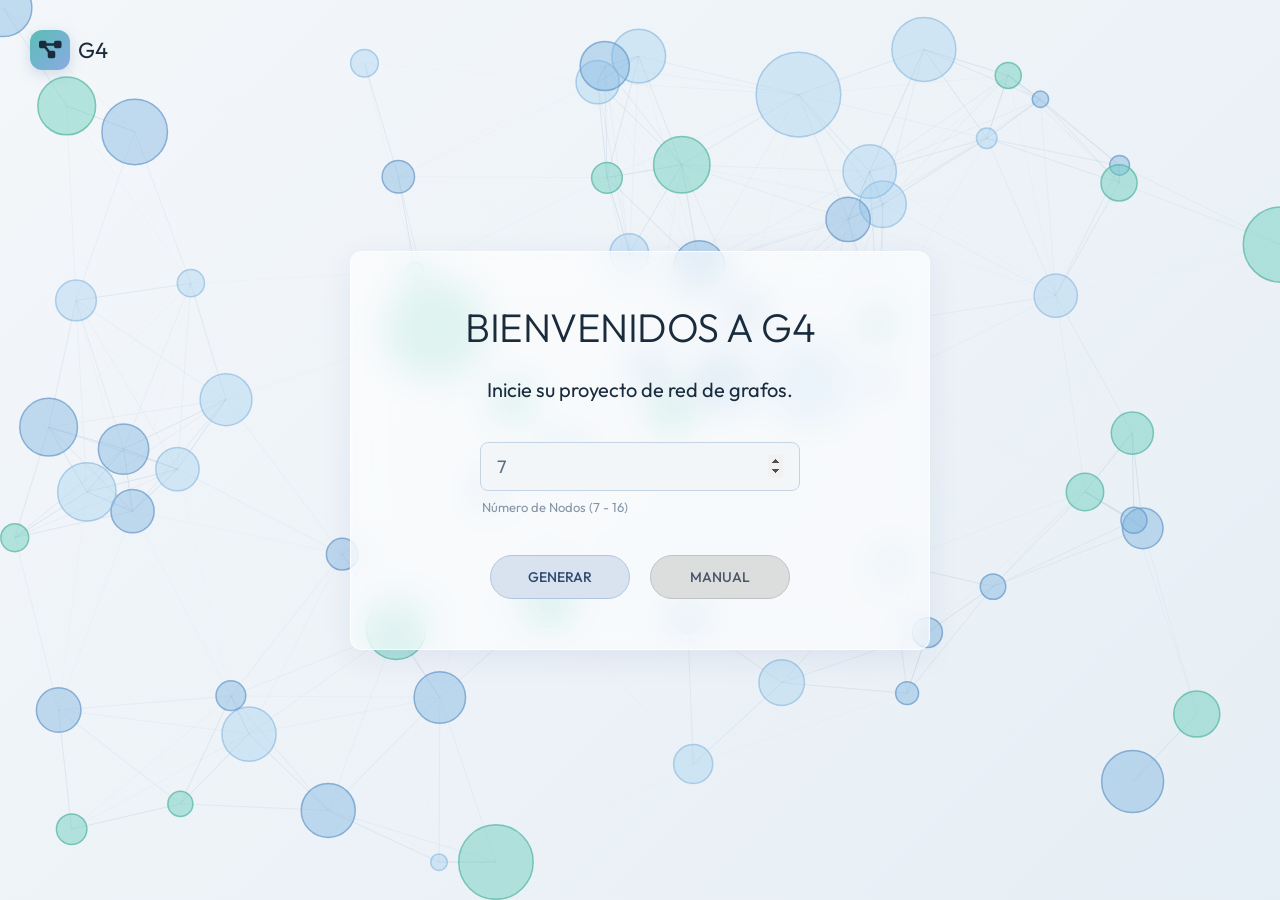
==== index.html @ 5e177208 "Add files via upload" ====
<!DOCTYPE html>
<html lang="es">
<head>
    <meta charset="UTF-8">
    <meta name="viewport" content="width=device-width, initial-scale=1.0">
    <title>Bienvenidos a G4 - Generador de Grafos</title>
    <!-- Google Fonts para replicar la tipografía limpia -->
    <link rel="preconnect" href="https://fonts.googleapis.com">
    <link rel="preconnect" href="https://fonts.gstatic.com" crossorigin>
    <link href="https://fonts.googleapis.com/css2?family=Outfit:wght@300;400;500&display=swap" rel="stylesheet">
    <link rel="stylesheet" href="https://cdnjs.cloudflare.com/ajax/libs/font-awesome/6.4.0/css/all.min.css">
    <link rel="shortcut icon" href="img/iconoG4.ico">
    <style>
        :root {
            --bg-color-start: #f4f7fa;
            --bg-color-end: #e6eef5;
            
            --panel-bg: rgba(255, 255, 255, 0.6);
            --panel-border: rgba(255, 255, 255, 0.8);
            
            --sombra-primario: rgba(90, 139, 176, 0.25);

            --text-main: #1a2b3c;
            --text-muted: #5a6e82;
            --text-tiny: #8395a7;
            
            --input-bg: #f3f6f9;
            --input-border: #c4d4e3;

            --gradiente-fin: #8aaae5; 
            --gradiente-inicio: #5abeb4;
            
            --btn-primary-bg: #d9e3f0;
            --btn-primary-border: #b1c6de;
            --btn-primary-text: #2c4a6b;
            --btn-secondary-bg: #dcdede;
            --btn-secondary-border: #bdc3c7;
            --btn-secondary-text: #4a5568;
        }

        * {
            margin: 0;
            padding: 0;
            box-sizing: border-box;
        }

        body, html {
            width: 100%;
            height: 100%;
            overflow: hidden;
            font-family: 'Outfit', sans-serif; /* Fuente similar a la de la imagen */
            background: linear-gradient(135deg, var(--bg-color-start) 0%, var(--bg-color-end) 100%);
            display: flex;
            justify-content: center;
            align-items: center;
        }

        #network-canvas {
            position: absolute;
            top: 0;
            left: 0;
            width: 100%;
            height: 100%;
            z-index: 1;
        }

        .logo-container {
            position: absolute;
            top: 30px;
            left: 30px;
            z-index: 20;
            display: flex;
            align-items: center;
            gap: 8px;
            color: var(--text-main);
            font-size: 22px;
            font-weight: 400;
        }
        
        .header-logo {
            width: 40px; height: 40px;
            border-radius: 12px;
            background: linear-gradient(135deg, var(--gradiente-inicio), var(--gradiente-fin));
            display: flex; align-items: center; justify-content: center;
            color: var(--text-main);
            font-size: 20px;
            box-shadow: 0 4px 14px var(--sombra-primario);
        }

        .glass-panel {
            position: relative;
            z-index: 10;
            background: var(--panel-bg);
            backdrop-filter: blur(16px);
            -webkit-backdrop-filter: blur(16px);
            border: 1px solid var(--panel-border);
            border-radius: 12px;
            box-shadow: 0 8px 32px rgba(31, 38, 135, 0.07);
            padding: 50px 60px; /* Padding reducido para hacerlo más compacto */
            display: flex;
            flex-direction: column;
            align-items: center;
            width: 580px; /* Ancho reducido de 750px a 580px */
            max-width: 95vw;
        }

        h1 {
            color: var(--text-main);
            font-size: 40px; /* Tamaño ligeramente ajustado para encajar en el panel más pequeño */
            font-weight: 300; 
            margin-bottom: 25px;
            letter-spacing: -0.5px;
        }

        .subtitle {
            color: var(--text-main);
            font-size: 20px;
            font-weight: 400;
            margin-bottom: 40px;
        }

        .input-group {
            display: flex;
            flex-direction: column;
            align-items: flex-start;
            margin-bottom: 40px;
            width: 320px; /* Ancho fijo para el input */
        }

        .input-wrapper {
            position: relative;
            width: 100%;
        }

        input[type="number"] {
            width: 100%;
            padding: 12px 16px;
            background-color: var(--input-bg);
            border: 1px solid var(--input-border);
            border-radius: 8px;
            font-family: inherit;
            font-size: 18px;
            color: var(--text-muted);
            outline: none;
            transition: border-color 0.3s ease;
            appearance: textfield; /* Ocultar flechas por defecto en algunos navegadores */
        }

        /* Customizing the number input arrows */
        input[type="number"]::-webkit-inner-spin-button,
        input[type="number"]::-webkit-outer-spin-button {
            opacity: 1; /* Make arrows visible like in the image */
        }

        input[type="number"]:focus {
            border-color: #8da9c4;
            background-color: #fff;
        }

        .input-hint {
            margin-top: 8px;
            font-size: 13px;
            color: var(--text-tiny);
            margin-left: 2px;
        }

        .button-group {
            display: flex;
            gap: 20px;
            justify-content: center;
            width: 100%;
        }

        button {
            padding: 12px 0;
            width: 140px; /* Ancho fijo para botones idénticos */
            border-radius: 30px; /* Forma de píldora */
            font-family: inherit;
            font-size: 14px;
            font-weight: 500;
            cursor: pointer;
            outline: none;
            transition: transform 0.1s, opacity 0.2s;
        }

        button:active {
            transform: scale(0.97);
        }

        .btn-primary {
            background-color: var(--btn-primary-bg);
            color: var(--btn-primary-text);
            border: 1px solid var(--btn-primary-border);
        }

        .btn-primary:hover {
            opacity: 0.8;
        }

        .btn-secondary {
            background-color: var(--btn-secondary-bg);
            color: var(--btn-secondary-text);
            border: 1px solid var(--btn-secondary-border);
        }

        .btn-secondary:hover {
            opacity: 0.8;
        }
    </style>
</head>
<body>

    <div class="logo-container">
        <div class="header-logo">
                <i class="fa-solid fa-diagram-project"></i>
            </div>
        G4
    </div>

    <canvas id="network-canvas"></canvas>

    <div class="glass-panel">
        <h1>BIENVENIDOS A G4</h1>
        <p class="subtitle">Inicie su proyecto de red de grafos.</p>

        <div class="input-group">
            <div class="input-wrapper">
                <input type="number" id="nodeCount" min="7" max="16" value="7">
            </div>
            <div class="input-hint">Número de Nodos (7 - 16)</div>
        </div>

        <div class="button-group">
            <button class="btn-primary" onclick="irAlPrograma('generar')">GENERAR</button>
            <button class="btn-secondary" onclick="irAlPrograma('manual')">MANUAL</button>
        </div>
    </div>

    <script>
        const canvas = document.getElementById('network-canvas');
        const ctx = canvas.getContext('2d');

        let width, height;
        let particles = [];
        const connectionDistance = 250; // Distancia para conectar ajustada

        // Colores extraídos de la imagen, con opacidades similares
        const colors = [
            { fill: 'rgba(102, 204, 187, 0.45)', stroke: 'rgba(80, 180, 160, 0.7)' }, // Verde/Turquesa
            { fill: 'rgba(128, 182, 224, 0.45)', stroke: 'rgba(100, 150, 200, 0.7)' }, // Azul medio
            { fill: 'rgba(153, 204, 238, 0.35)', stroke: 'rgba(130, 180, 220, 0.6)' }  // Celeste claro
        ];

        function init() {
            resize();
            window.addEventListener('resize', resize);
            createParticles();
            animate();
        }

        function resize() {
            width = canvas.width = window.innerWidth;
            height = canvas.height = window.innerHeight;
            createParticles(); 
        }

        class Particle {
            constructor() {
                this.x = Math.random() * width;
                this.y = Math.random() * height;
                this.vx = (Math.random() - 0.5) * 0.4; // Velocidad lenta
                this.vy = (Math.random() - 0.5) * 0.4;
                
                // Nodos más grandes como se solicitó
                // Generamos variedad: algunos muy grandes, otros medianos
                const sizeType = Math.random();
                if (sizeType > 0.85) {
                    this.radius = Math.random() * 25 + 25; // Muy grandes (25 a 50)
                } else if (sizeType > 0.4) {
                    this.radius = Math.random() * 15 + 15; // Medianos (15 a 30)
                } else {
                    this.radius = Math.random() * 8 + 8;   // Pequeños (8 a 16)
                }
                
                const colorStyle = colors[Math.floor(Math.random() * colors.length)];
                this.fillColor = colorStyle.fill;
                this.strokeColor = colorStyle.stroke;
            }

            update() {
                this.x += this.vx;
                this.y += this.vy;

                // Rebote en bordes con un poco de margen para que no desaparezcan de golpe
                if (this.x < -this.radius || this.x > width + this.radius) this.vx *= -1;
                if (this.y < -this.radius || this.y > height + this.radius) this.vy *= -1;
            }

            draw() {
                ctx.beginPath();
                ctx.arc(this.x, this.y, this.radius, 0, Math.PI * 2);
                ctx.fillStyle = this.fillColor;
                ctx.fill();
                
                ctx.lineWidth = 1.5; // Borde un poco más notorio
                ctx.strokeStyle = this.strokeColor;
                ctx.stroke();
            }
        }

        function createParticles() {
            particles = []; 
            // generamos mucha más cantidad de nodos.
            const particleCount = 70; 
            for (let i = 0; i < particleCount; i++) {
                particles.push(new Particle());
            }
        }

        function animate() {
            requestAnimationFrame(animate);
            // Limpiar canvas pero dejando un rastro sutil (opcional, aquí lo hacemos limpio)
            ctx.clearRect(0, 0, width, height);

            // Dibujar líneas primero (por debajo de los nodos)
            for (let i = 0; i < particles.length; i++) {
                for (let j = i + 1; j < particles.length; j++) {
                    const dx = particles[i].x - particles[j].x;
                    const dy = particles[i].y - particles[j].y;
                    const distance = Math.sqrt(dx * dx + dy * dy);

                    if (distance < connectionDistance) {
                        ctx.beginPath();
                        ctx.moveTo(particles[i].x, particles[i].y);
                        ctx.lineTo(particles[j].x, particles[j].y);
                        
                        // Líneas muy tenues y azuladas
                        const opacity = 0.3 * (1 - (distance / connectionDistance));
                        ctx.strokeStyle = `rgba(130, 160, 190, ${opacity})`; 
                        ctx.lineWidth = 1;
                        ctx.stroke();
                    }
                }
            }

            // Dibujar nodos encima
            for (let i = 0; i < particles.length; i++) {
                particles[i].update();
                particles[i].draw();
            }
        }
        function irAlPrograma(modo) {
            // Obtenemos el número que el usuario puso en el input
            const cantidadNodos = document.getElementById('nodeCount').value;
            // Redirigimos a programa.html enviando el modo y la cantidad por la URL
            window.location.href = `programa.html?modo=${modo}&nodos=${cantidadNodos}`;
        }
        // Iniciar al cargar
        window.onload = init;
    </script>
</body>
</html>
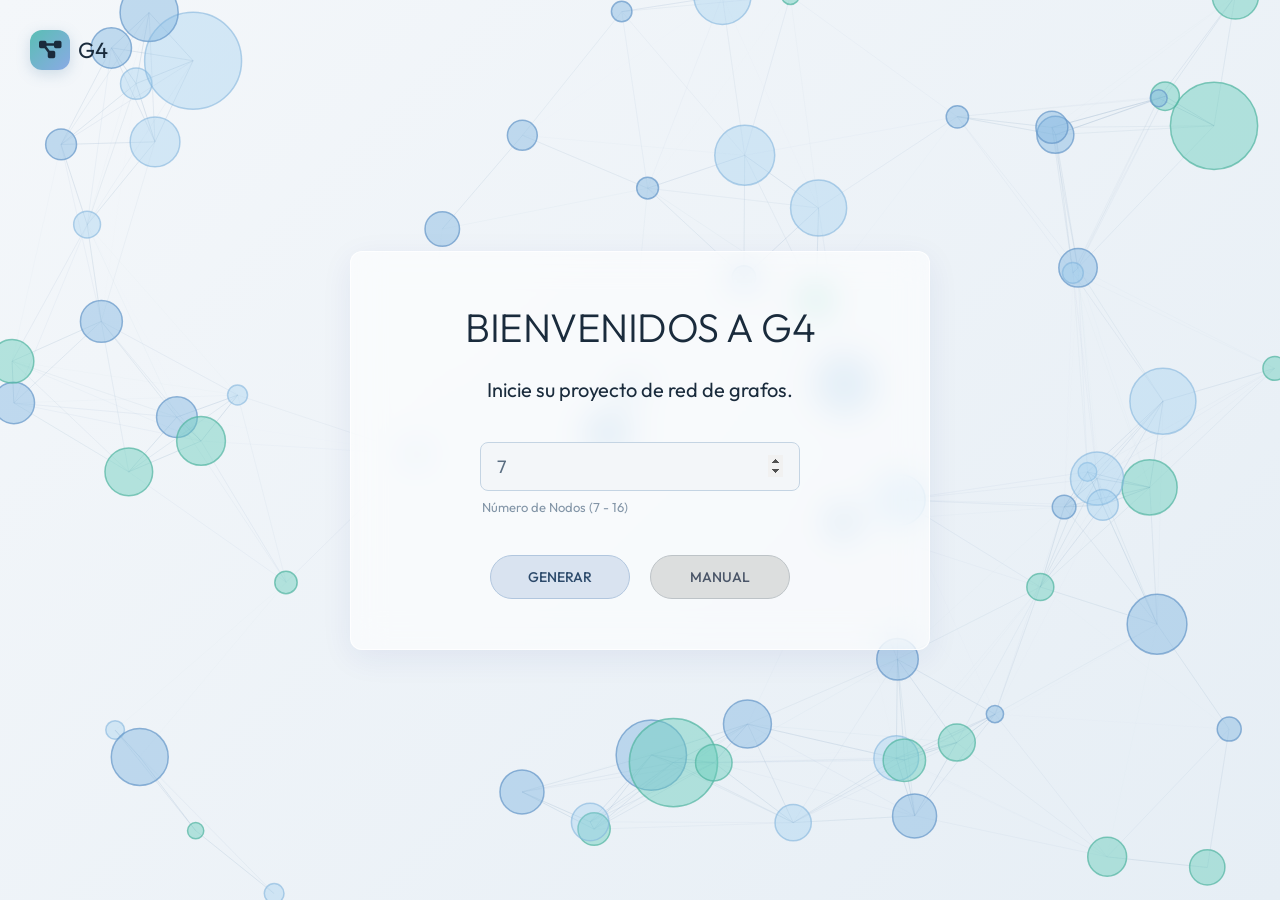
==== commit bfaf0ed7: "Add files via upload" ====
--- a/index.html
+++ b/index.html
@@ -10,6 +10,7 @@
     <link href="https://fonts.googleapis.com/css2?family=Outfit:wght@300;400;500&display=swap" rel="stylesheet">
     <link rel="stylesheet" href="https://cdnjs.cloudflare.com/ajax/libs/font-awesome/6.4.0/css/all.min.css">
     <link rel="shortcut icon" href="img/iconoG4.ico">
+    <title>G4 Dijkstra</title>
     <style>
         :root {
             --bg-color-start: #f4f7fa;
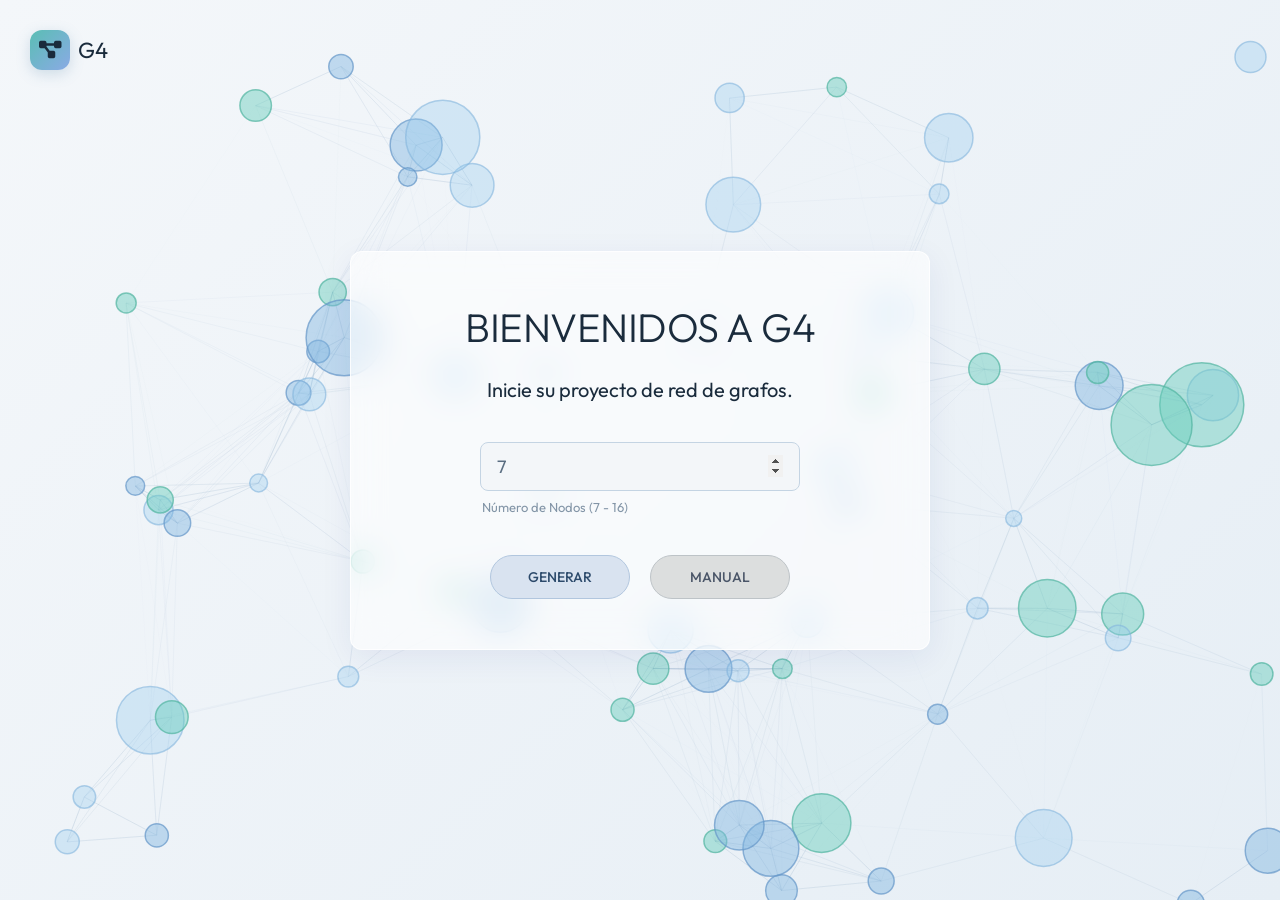
==== commit dcb97154: "Restore original index.html content Restores the original content of index.html after it was modifie" ====
--- a/index.html
+++ b/index.html
@@ -9,7 +9,7 @@
     <link rel="preconnect" href="https://fonts.gstatic.com" crossorigin>
     <link href="https://fonts.googleapis.com/css2?family=Outfit:wght@300;400;500&display=swap" rel="stylesheet">
     <link rel="stylesheet" href="https://cdnjs.cloudflare.com/ajax/libs/font-awesome/6.4.0/css/all.min.css">
-    <link rel="shortcut icon" href="img/iconoG4.ico">
+    <link rel="icon" type="image/x-icon" href="/img/iconoG4.ico">
     <title>G4 Dijkstra</title>
     <style>
         :root {
@@ -360,4 +360,4 @@
         window.onload = init;
     </script>
 </body>
-</html>+</html>
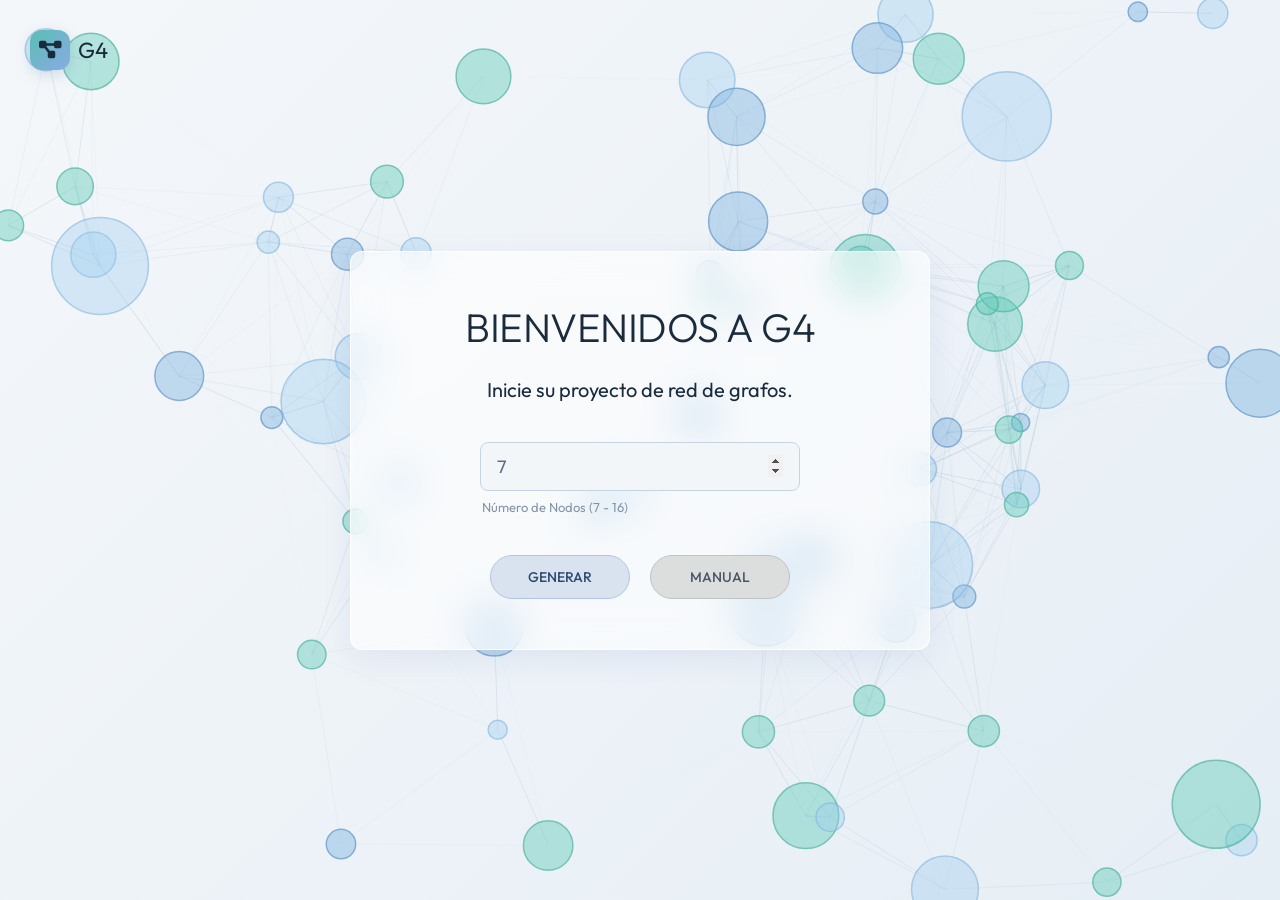
==== commit b14f51a9: "Update index.html" ====
--- a/index.html
+++ b/index.html
@@ -3,7 +3,7 @@
 <head>
     <meta charset="UTF-8">
     <meta name="viewport" content="width=device-width, initial-scale=1.0">
-    <title>Bienvenidos a G4 - Generador de Grafos</title>
+  
     <!-- Google Fonts para replicar la tipografía limpia -->
     <link rel="preconnect" href="https://fonts.googleapis.com">
     <link rel="preconnect" href="https://fonts.gstatic.com" crossorigin>
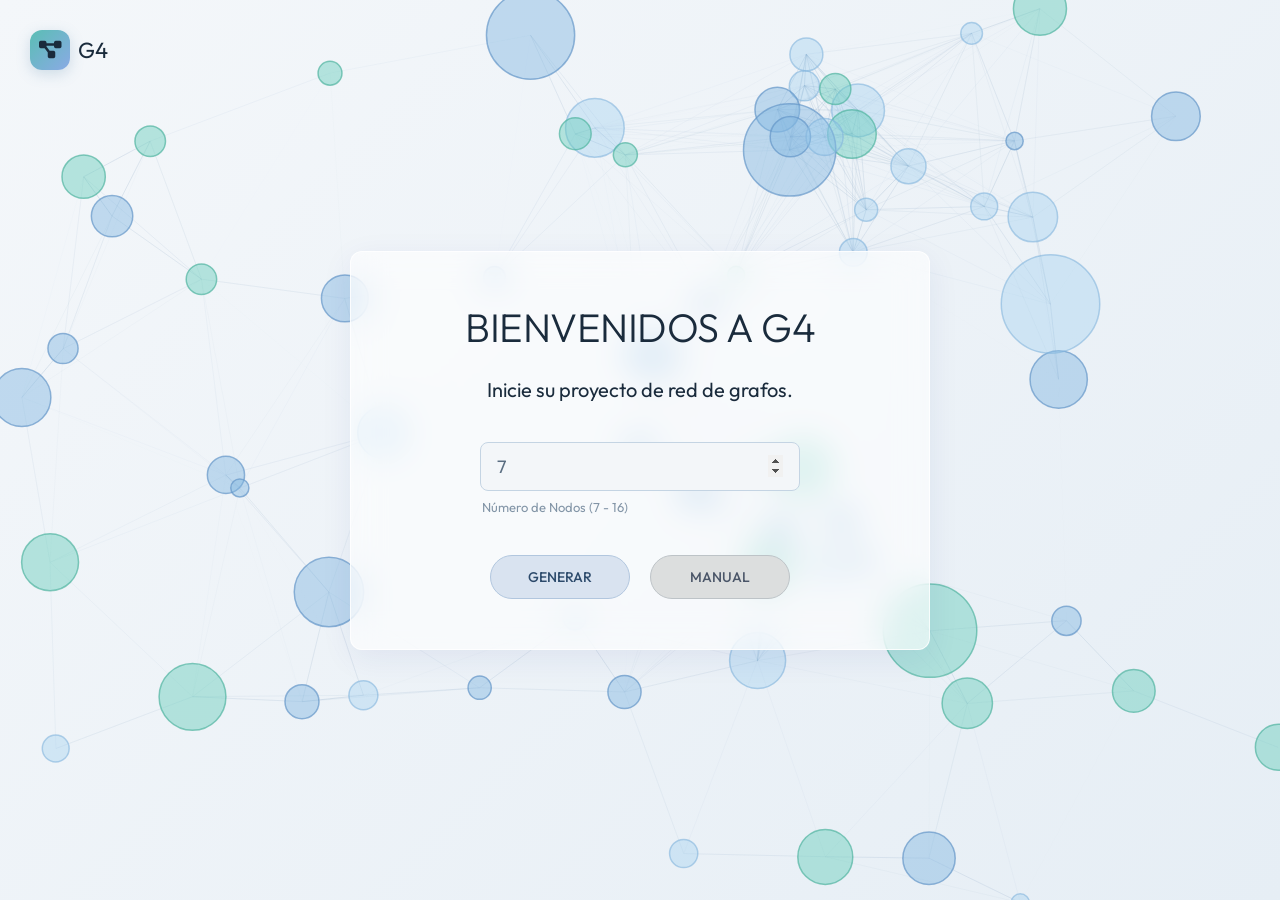
==== commit 71ca5222: "Implement input validation for node count Added error message handling for node count input validati" ====
--- a/index.html
+++ b/index.html
@@ -229,6 +229,8 @@
                 <input type="number" id="nodeCount" min="7" max="16" value="7">
             </div>
             <div class="input-hint">Número de Nodos (7 - 16)</div>
+           
+            <div id="error-msg" style="color: #c13; font-size: 12px; margin-top: 6px; font-weight: 500; display: none;"></div>
         </div>
 
         <div class="button-group">
@@ -350,10 +352,21 @@
                 particles[i].draw();
             }
         }
-        function irAlPrograma(modo) {
-            // Obtenemos el número que el usuario puso en el input
-            const cantidadNodos = document.getElementById('nodeCount').value;
-            // Redirigimos a programa.html enviando el modo y la cantidad por la URL
+       function irAlPrograma(modo) {
+            const inputVal = document.getElementById('nodeCount').value;
+            const cantidadNodos = parseInt(inputVal, 10);
+            const errorDiv = document.getElementById('error-msg');
+
+            // Validar si está fuera del rango (7 a 16)
+            if (isNaN(cantidadNodos) || cantidadNodos < 7 || cantidadNodos > 16) {
+                // Muestra el mensaje con letras negras/oscuras en el bloque de abajo
+                errorDiv.innerText = "El número de nodos debe estar entre 7 y 16.";
+                errorDiv.style.display = "block";
+                return; // Detiene la navegación
+            }
+
+            // Si pasa la validación, oculta el mensaje (por si acaso) y redirige
+            errorDiv.style.display = "none";
             window.location.href = `programa.html?modo=${modo}&nodos=${cantidadNodos}`;
         }
         // Iniciar al cargar
